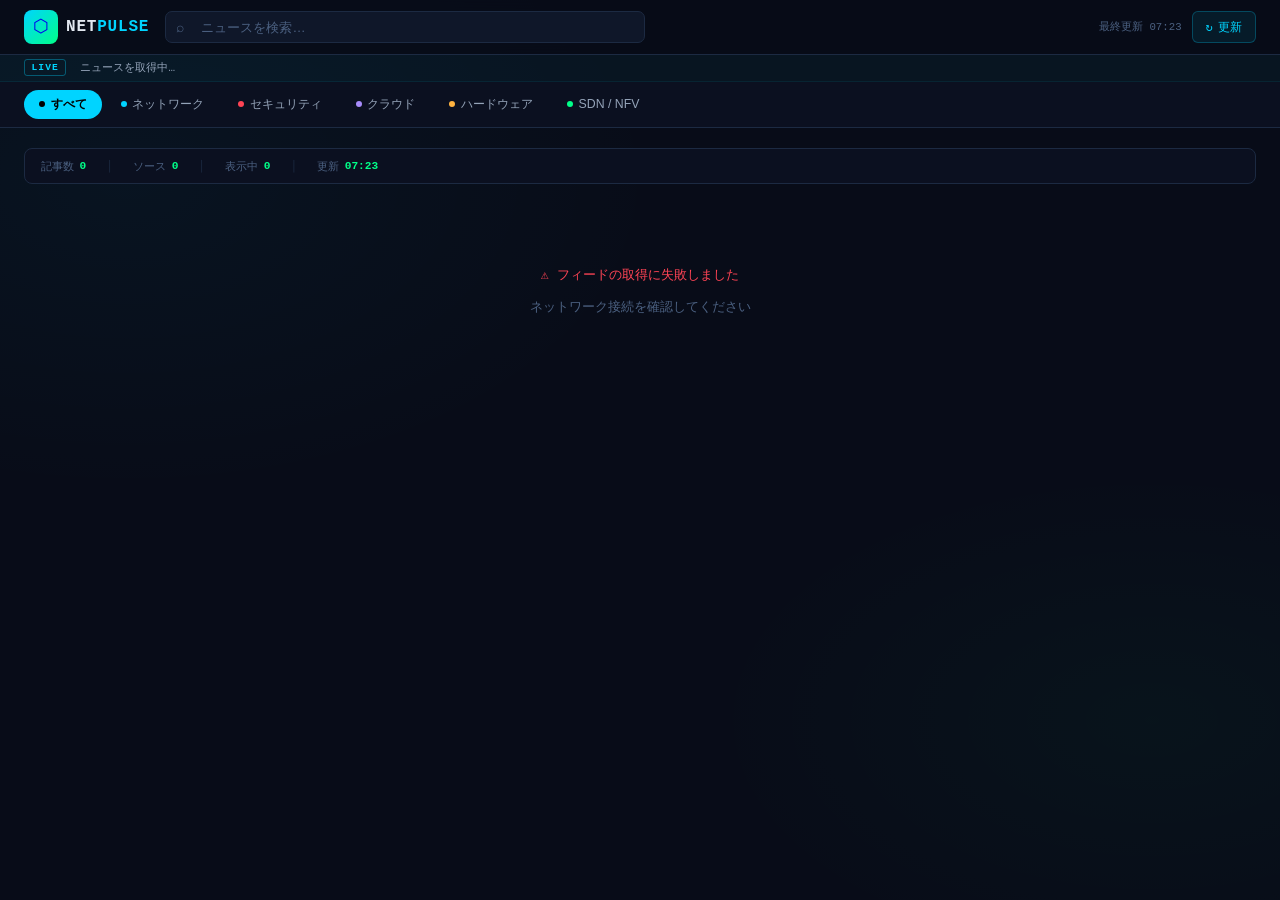
==== news.html @ 94e72c77 "Add NETPULSE: network engineer news app Dark-themed single-page news aggregator that pulls from 8 RS" ====
<!DOCTYPE html>
<html lang="ja">
<head>
  <meta charset="UTF-8">
  <meta name="viewport" content="width=device-width, initial-scale=1.0">
  <title>NETPULSE | ネットワークエンジニア向けニュース</title>
  <style>
    :root {
      --bg-primary:    #080c18;
      --bg-secondary:  #0b1020;
      --bg-card:       #0f1729;
      --bg-card-hover: #141f35;
      --border:        #1c2a42;
      --text-primary:  #e2e8f0;
      --text-secondary:#94a3b8;
      --text-muted:    #4b6080;
      --cyan:    #00d4ff;
      --green:   #00ff88;
      --red:     #ff4455;
      --purple:  #a78bfa;
      --orange:  #ffb340;
      --blue:    #4e9eff;
      --font-mono: 'Courier New', Consolas, monospace;
      --font-ui:   -apple-system, BlinkMacSystemFont, 'Segoe UI', sans-serif;
    }
    *, *::before, *::after { margin:0; padding:0; box-sizing:border-box; }

    body {
      background: var(--bg-primary);
      color: var(--text-primary);
      font-family: var(--font-ui);
      min-height: 100vh;
      background-image:
        radial-gradient(ellipse 60% 50% at 10% 20%, rgba(0,212,255,.04) 0%, transparent 70%),
        radial-gradient(ellipse 50% 40% at 90% 80%, rgba(0,255,136,.03) 0%, transparent 70%);
    }

    /* ─── Header ─── */
    header {
      position: sticky; top: 0; z-index: 200;
      background: rgba(8,12,24,.92);
      backdrop-filter: blur(14px);
      border-bottom: 1px solid var(--border);
    }
    .header-row {
      max-width: 1440px; margin: 0 auto;
      display: flex; align-items: center; gap: 1rem;
      padding: .625rem 1.5rem;
      flex-wrap: wrap;
    }

    /* Logo */
    .logo { display:flex; align-items:center; gap:.5rem; text-decoration:none; flex-shrink:0; }
    .logo-mark {
      width:34px; height:34px; border-radius:8px;
      background: linear-gradient(135deg, var(--cyan) 0%, var(--green) 100%);
      display:flex; align-items:center; justify-content:center;
      font-size:1.1rem; line-height:1;
    }
    .logo-name {
      font-family: var(--font-mono); font-size:1rem; font-weight:700;
      color: var(--text-primary); letter-spacing:.05em;
    }
    .logo-name em { color: var(--cyan); font-style:normal; }

    /* Search */
    .search-wrap { flex:1; min-width:180px; max-width:480px; position:relative; }
    .search-input {
      width:100%; background: var(--bg-card);
      border: 1px solid var(--border); border-radius:7px;
      padding: .45rem 1rem .45rem 2.2rem;
      color: var(--text-primary); font-size:.82rem; outline:none;
      transition: border-color .2s, box-shadow .2s;
    }
    .search-input::placeholder { color: var(--text-muted); }
    .search-input:focus {
      border-color: var(--cyan);
      box-shadow: 0 0 0 3px rgba(0,212,255,.12);
    }
    .search-ico {
      position:absolute; left:.65rem; top:50%; transform:translateY(-50%);
      color: var(--text-muted); font-size:.9rem; pointer-events:none;
    }

    /* Actions */
    .header-actions { display:flex; align-items:center; gap:.625rem; margin-left:auto; }
    .pill-info {
      font-family: var(--font-mono); font-size:.67rem; color: var(--text-muted);
      white-space:nowrap;
    }
    .btn-refresh {
      display:flex; align-items:center; gap:.35rem;
      background: rgba(0,212,255,.08); border: 1px solid rgba(0,212,255,.25);
      color: var(--cyan); padding:.38rem .8rem; border-radius:6px;
      font-size:.75rem; cursor:pointer; transition: all .2s;
      font-family: var(--font-mono);
    }
    .btn-refresh:hover { background: rgba(0,212,255,.18); border-color: var(--cyan); }
    .btn-refresh.spinning .ricon { animation: spin .8s linear infinite; }

    /* ─── Ticker ─── */
    .ticker {
      background: rgba(0,212,255,.04);
      border-bottom: 1px solid rgba(0,212,255,.08);
      padding: .28rem 1.5rem; overflow:hidden;
    }
    .ticker-row { max-width:1440px; margin:0 auto; display:flex; align-items:center; gap:.875rem; }
    .ticker-live {
      font-family: var(--font-mono); font-size:.6rem; font-weight:700;
      color: var(--cyan); letter-spacing:.12em; text-transform:uppercase;
      border: 1px solid rgba(0,212,255,.35); padding:.12rem .4rem; border-radius:3px;
      flex-shrink:0; animation: pulse-border 2s ease-in-out infinite;
    }
    .ticker-scroll { overflow:hidden; flex:1; }
    .ticker-tape {
      display:flex; gap:3rem; white-space:nowrap;
      animation: scroll-tape 60s linear infinite;
    }
    .ticker-tape:hover { animation-play-state:paused; }
    .ticker-item { font-size:.68rem; color: var(--text-secondary); font-family: var(--font-mono); }
    .ticker-item a { color:inherit; text-decoration:none; }
    .ticker-item a:hover { color: var(--text-primary); }

    /* ─── Category Nav ─── */
    .catbar {
      background: var(--bg-secondary);
      border-bottom: 1px solid var(--border);
      padding: 0 1.5rem; overflow-x:auto; scrollbar-width:none;
    }
    .catbar::-webkit-scrollbar { display:none; }
    .catbar-row { max-width:1440px; margin:0 auto; display:flex; gap:.25rem; padding:.5rem 0; }
    .cat-btn {
      display:flex; align-items:center; gap:.35rem;
      padding:.32rem .875rem; border-radius:20px;
      border:1px solid transparent; background:transparent;
      color: var(--text-secondary); font-size:.77rem; cursor:pointer; white-space:nowrap;
      transition: all .18s;
    }
    .cat-btn:hover { color: var(--text-primary); background: var(--bg-card); }
    .cat-btn.active { background: var(--cyan); color:#000; font-weight:700; border-color:transparent; }
    .cat-dot { width:6px; height:6px; border-radius:50%; background:currentColor; flex-shrink:0; }

    /* ─── Main ─── */
    .main { max-width:1440px; margin:0 auto; padding:1.25rem 1.5rem; }

    /* Stats */
    .statsbar {
      display:flex; align-items:center; gap:1.25rem; flex-wrap:wrap;
      padding:.6rem 1rem; margin-bottom:1.1rem;
      background: var(--bg-secondary); border:1px solid var(--border); border-radius:8px;
      font-family: var(--font-mono); font-size:.7rem; color: var(--text-muted);
    }
    .stat { display:flex; align-items:center; gap:.35rem; }
    .sval { color: var(--green); font-weight:700; }
    .sdiv { color: var(--border); }

    /* Grid */
    .news-grid {
      display:grid;
      grid-template-columns: repeat(auto-fill, minmax(340px, 1fr));
      gap:1rem;
    }

    /* Card */
    .card {
      background: var(--bg-card); border: 1px solid var(--border);
      border-radius:12px; padding:1.1rem;
      cursor:pointer; transition: all .22s;
      display:flex; flex-direction:column; gap:.7rem;
      position:relative; overflow:hidden;
      animation: fade-up .3s ease-out;
    }
    .card::before {
      content:''; position:absolute; top:0; left:0; right:0; height:2px;
      background: var(--accent, var(--cyan)); opacity:0; transition:opacity .2s;
    }
    .card:hover {
      border-color: var(--accent, var(--cyan));
      background: var(--bg-card-hover);
      transform: translateY(-2px);
      box-shadow: 0 10px 28px rgba(0,0,0,.4), 0 0 0 1px var(--accent, var(--cyan)) inset;
    }
    .card:hover::before { opacity:1; }

    /* Card meta row */
    .cmeta { display:flex; align-items:center; gap:.45rem; flex-wrap:wrap; }
    .source-tag {
      display:flex; align-items:center; gap:.3rem;
      padding:.18rem .55rem; background:rgba(255,255,255,.04);
      border:1px solid var(--border); border-radius:4px;
      font-size:.66rem; font-family: var(--font-mono); color: var(--text-muted);
    }
    .sdot { width:5px; height:5px; border-radius:50%; background: var(--accent, var(--cyan)); flex-shrink:0; }
    .cat-tag {
      padding:.18rem .55rem; border-radius:4px;
      font-size:.62rem; font-weight:700; text-transform:uppercase; letter-spacing:.06em;
    }
    .tago { margin-left:auto; font-size:.67rem; color: var(--text-muted); font-family: var(--font-mono); white-space:nowrap; }

    .ctitle {
      font-size:.88rem; font-weight:600; line-height:1.45;
      display:-webkit-box; -webkit-line-clamp:3; -webkit-box-orient:vertical; overflow:hidden;
    }
    .cexcerpt {
      font-size:.78rem; color: var(--text-secondary); line-height:1.55;
      display:-webkit-box; -webkit-line-clamp:2; -webkit-box-orient:vertical; overflow:hidden;
    }
    .cfooter {
      display:flex; align-items:center; justify-content:space-between;
      margin-top:auto; padding-top:.5rem; border-top:1px solid var(--border);
    }
    .read-btn {
      display:flex; align-items:center; gap:.35rem;
      font-size:.72rem; color: var(--accent, var(--cyan));
      text-decoration:none; font-family: var(--font-mono); transition: gap .15s;
    }
    .read-btn:hover { gap:.6rem; }
    .bmark-btn {
      background:none; border:none; color: var(--text-muted);
      cursor:pointer; font-size:.9rem; padding:.15rem; transition:color .18s;
    }
    .bmark-btn:hover, .bmark-btn.on { color: var(--orange); }

    /* Category accent colors */
    .c-networking { --accent: var(--cyan);   }
    .c-security   { --accent: var(--red);    }
    .c-cloud      { --accent: var(--purple); }
    .c-hardware   { --accent: var(--orange); }
    .c-sdn        { --accent: var(--green);  }
    .c-general    { --accent: var(--blue);   }

    .t-networking { background:rgba(0,212,255,.08);  color: var(--cyan);   border:1px solid rgba(0,212,255,.2); }
    .t-security   { background:rgba(255,68,85,.08);  color: var(--red);    border:1px solid rgba(255,68,85,.2); }
    .t-cloud      { background:rgba(167,139,250,.08);color: var(--purple); border:1px solid rgba(167,139,250,.2); }
    .t-hardware   { background:rgba(255,179,64,.08); color: var(--orange); border:1px solid rgba(255,179,64,.2); }
    .t-sdn        { background:rgba(0,255,136,.08);  color: var(--green);  border:1px solid rgba(0,255,136,.2); }
    .t-general    { background:rgba(78,158,255,.08); color: var(--blue);   border:1px solid rgba(78,158,255,.2); }

    /* ── Empty / Loading / Error states ── */
    .state-box {
      display:flex; flex-direction:column; align-items:center; justify-content:center;
      gap:.875rem; padding:4rem 2rem; grid-column:1/-1; text-align:center;
    }
    .spinner {
      width:38px; height:38px; border:3px solid var(--border);
      border-top-color: var(--cyan); border-radius:50%;
      animation: spin .75s linear infinite;
    }
    .state-msg { font-family: var(--font-mono); font-size:.82rem; color: var(--text-muted); }
    .state-err { color: var(--red); }

    /* ── Animations ── */
    @keyframes spin { to { transform:rotate(360deg); } }
    @keyframes fade-up { from { opacity:0; transform:translateY(8px); } to { opacity:1; transform:translateY(0); } }
    @keyframes pulse-border {
      0%,100% { box-shadow: 0 0 0 0 rgba(0,212,255,0); }
      50%      { box-shadow: 0 0 6px 1px rgba(0,212,255,.4); }
    }
    @keyframes scroll-tape { 0% { transform:translateX(0); } 100% { transform:translateX(-50%); } }

    /* ── Responsive ── */
    @media(max-width:600px){
      .news-grid { grid-template-columns:1fr; }
      .pill-info { display:none; }
      .header-row { gap:.625rem; }
    }
  </style>
</head>
<body>

<!-- ═══ Header ═══ -->
<header>
  <div class="header-row">
    <a href="#" class="logo">
      <div class="logo-mark">⬡</div>
      <span class="logo-name">NET<em>PULSE</em></span>
    </a>
    <div class="search-wrap">
      <span class="search-ico">⌕</span>
      <input class="search-input" id="searchInput" type="text" placeholder="ニュースを検索…">
    </div>
    <div class="header-actions">
      <span class="pill-info" id="lastUpdated">──:──</span>
      <button class="btn-refresh" id="refreshBtn" onclick="loadAll()">
        <span class="ricon">↻</span><span>更新</span>
      </button>
    </div>
  </div>
</header>

<!-- ═══ Ticker ═══ -->
<div class="ticker">
  <div class="ticker-row">
    <span class="ticker-live">LIVE</span>
    <div class="ticker-scroll">
      <div class="ticker-tape" id="tickerTape">
        <span class="ticker-item">ニュースを取得中…</span>
      </div>
    </div>
  </div>
</div>

<!-- ═══ Category Nav ═══ -->
<div class="catbar">
  <div class="catbar-row">
    <button class="cat-btn active" onclick="setCat('all',this)"><span class="cat-dot"></span>すべて</button>
    <button class="cat-btn" onclick="setCat('networking',this)" style="--cd:#00d4ff"><span class="cat-dot" style="background:#00d4ff"></span>ネットワーク</button>
    <button class="cat-btn" onclick="setCat('security',this)"  style="--cd:#ff4455"><span class="cat-dot" style="background:#ff4455"></span>セキュリティ</button>
    <button class="cat-btn" onclick="setCat('cloud',this)"     style="--cd:#a78bfa"><span class="cat-dot" style="background:#a78bfa"></span>クラウド</button>
    <button class="cat-btn" onclick="setCat('hardware',this)"  style="--cd:#ffb340"><span class="cat-dot" style="background:#ffb340"></span>ハードウェア</button>
    <button class="cat-btn" onclick="setCat('sdn',this)"       style="--cd:#00ff88"><span class="cat-dot" style="background:#00ff88"></span>SDN / NFV</button>
  </div>
</div>

<!-- ═══ Main ═══ -->
<main class="main">
  <div class="statsbar">
    <span class="stat">記事数 <span class="sval" id="st-total">0</span></span>
    <span class="sdiv">│</span>
    <span class="stat">ソース <span class="sval" id="st-src">0</span></span>
    <span class="sdiv">│</span>
    <span class="stat">表示中 <span class="sval" id="st-shown">0</span></span>
    <span class="sdiv">│</span>
    <span class="stat">更新 <span class="sval" id="st-time">──</span></span>
  </div>

  <div class="news-grid" id="grid">
    <div class="state-box">
      <div class="spinner"></div>
      <div class="state-msg">ニュースを取得中…</div>
    </div>
  </div>
</main>

<script>
/* ═══════════════════════════════════════════
   CONFIG
═══════════════════════════════════════════ */
const PROXY = 'https://api.rss2json.com/v1/api.json?count=15&rss_url=';

const SOURCES = [
  { name:'Network World',         url:'https://www.networkworld.com/index.rss',                   cat:'networking' },
  { name:'The Register: Networks',url:'https://www.theregister.com/networks/news/rss',            cat:'networking' },
  { name:'The Register: Security',url:'https://www.theregister.com/security/news/rss',            cat:'security'   },
  { name:'Packet Pushers',        url:'https://packetpushers.net/feed/',                          cat:'networking' },
  { name:'SDxCentral',            url:'https://www.sdxcentral.com/feed/',                         cat:'sdn'        },
  { name:'Bleeping Computer',     url:'https://www.bleepingcomputer.com/feed/',                   cat:'security'   },
  { name:'AWS Blog',              url:'https://aws.amazon.com/blogs/aws/feed/',                   cat:'cloud'      },
  { name:'Hacker News',           url:'https://news.ycombinator.com/rss',                         cat:'general'    },
];

const KW = {
  networking: ['network','routing','switching','bgp','ospf','vlan','wan','lan','ethernet','tcp','udp','ip ','subnet','cisco','juniper','arista','mpls','vpn','nat','dns','dhcp','firewall','ネットワーク','ルーティング'],
  security:   ['security','vulnerability','exploit','malware','ransomware','breach','hack','phishing','ddos','zero-day','cve','patch','threat','attack','セキュリティ','脆弱性'],
  cloud:      ['cloud','aws','azure','gcp','kubernetes','k8s','docker','container','serverless','devops','クラウド'],
  hardware:   ['hardware','chip','silicon','asic','fpga','processor','router hardware','switch hardware','ハードウェア'],
  sdn:        ['sdn','nfv','openflow','sd-wan','nsx','network function','virtualization','overlay','intent-based'],
};

const CAT_LABEL = { networking:'ネットワーク', security:'セキュリティ', cloud:'クラウド', hardware:'ハードウェア', sdn:'SDN/NFV', general:'一般' };

/* ═══════════════════════════════════════════
   STATE
═══════════════════════════════════════════ */
let articles = [];
let activeCat = 'all';
let query = '';
let bookmarks = new Set(JSON.parse(localStorage.getItem('np_bm') || '[]'));

/* ═══════════════════════════════════════════
   HELPERS
═══════════════════════════════════════════ */
function classify(item, fallback) {
  const txt = (item.title + ' ' + (item.description || '')).toLowerCase();
  for (const [cat, kws] of Object.entries(KW)) {
    if (kws.some(k => txt.includes(k))) return cat;
  }
  return fallback;
}

function ago(d) {
  const s = (Date.now() - new Date(d)) / 1000;
  if (s < 60)    return 'たった今';
  if (s < 3600)  return `${Math.floor(s/60)}分前`;
  if (s < 86400) return `${Math.floor(s/3600)}時間前`;
  if (s < 604800)return `${Math.floor(s/86400)}日前`;
  return new Date(d).toLocaleDateString('ja-JP');
}

function strip(html) {
  const d = document.createElement('div');
  d.innerHTML = html;
  return (d.textContent || '').replace(/\s+/g,' ').trim();
}

/* ═══════════════════════════════════════════
   FETCH
═══════════════════════════════════════════ */
async function fetchSource(src) {
  const r = await fetch(PROXY + encodeURIComponent(src.url));
  const d = await r.json();
  if (d.status !== 'ok') throw new Error(src.name);
  return d.items.map(it => ({
    title:      it.title,
    link:       it.link,
    desc:       it.description || '',
    date:       it.pubDate,
    src:        src.name,
    cat:        classify(it, src.cat),
  }));
}

async function loadAll() {
  const grid = document.getElementById('grid');
  const btn  = document.getElementById('refreshBtn');
  btn.classList.add('spinning');
  grid.innerHTML = `<div class="state-box"><div class="spinner"></div><div class="state-msg">フィードを取得中 (${SOURCES.length} ソース)…</div></div>`;
  articles = [];

  const results = await Promise.allSettled(SOURCES.map(fetchSource));
  let ok = 0;
  for (const r of results) {
    if (r.status === 'fulfilled') { articles.push(...r.value); ok++; }
  }

  articles.sort((a, b) => new Date(b.date) - new Date(a.date));

  const now = new Date();
  const ts = `${String(now.getHours()).padStart(2,'0')}:${String(now.getMinutes()).padStart(2,'0')}`;
  document.getElementById('st-total').textContent  = articles.length;
  document.getElementById('st-src').textContent    = ok;
  document.getElementById('st-time').textContent   = ts;
  document.getElementById('lastUpdated').textContent = `最終更新 ${ts}`;

  btn.classList.remove('spinning');

  if (!articles.length) {
    grid.innerHTML = `<div class="state-box"><div class="state-msg state-err">⚠ フィードの取得に失敗しました</div><div class="state-msg">ネットワーク接続を確認してください</div></div>`;
    return;
  }

  buildTicker();
  render();
}

/* ═══════════════════════════════════════════
   TICKER
═══════════════════════════════════════════ */
function buildTicker() {
  const items = articles.slice(0, 20);
  const html = [...items, ...items].map(a =>
    `<span class="ticker-item"><a href="${a.link}" target="_blank" rel="noopener">${a.title}</a></span>`
  ).join('');
  document.getElementById('tickerTape').innerHTML = html;
}

/* ═══════════════════════════════════════════
   RENDER
═══════════════════════════════════════════ */
function filtered() {
  return articles.filter(a => {
    const matchCat = activeCat === 'all' || a.cat === activeCat;
    const matchQ   = !query || a.title.toLowerCase().includes(query) || strip(a.desc).toLowerCase().includes(query);
    return matchCat && matchQ;
  });
}

function render() {
  const list = filtered();
  document.getElementById('st-shown').textContent = list.length;
  const grid = document.getElementById('grid');

  if (!list.length) {
    grid.innerHTML = `<div class="state-box"><div style="font-size:2rem">📡</div><div class="state-msg">該当する記事が見つかりませんでした</div></div>`;
    return;
  }

  grid.innerHTML = list.map(cardHTML).join('');

  // click → open article
  grid.querySelectorAll('.card').forEach((el, i) => {
    el.addEventListener('click', () => window.open(list[i].link, '_blank', 'noopener'));
  });
}

function cardHTML(a) {
  const bm    = bookmarks.has(a.link);
  const excpt = strip(a.desc).slice(0, 110);
  const safe  = a.link.replace(/"/g, '&quot;');

  return `
<div class="card c-${a.cat}">
  <div class="cmeta">
    <span class="source-tag"><span class="sdot"></span>${a.src}</span>
    <span class="cat-tag t-${a.cat}">${CAT_LABEL[a.cat] || a.cat}</span>
    <span class="tago">${ago(a.date)}</span>
  </div>
  <div class="ctitle">${a.title}</div>
  ${excpt ? `<div class="cexcerpt">${excpt}…</div>` : ''}
  <div class="cfooter">
    <a class="read-btn" href="${safe}" target="_blank" rel="noopener" onclick="event.stopPropagation()">記事を読む →</a>
    <button class="bmark-btn ${bm?'on':''}" title="${bm?'ブックマーク解除':'ブックマーク'}"
      onclick="event.stopPropagation(); toggleBM('${safe}', this);">${bm?'★':'☆'}</button>
  </div>
</div>`;
}

/* ═══════════════════════════════════════════
   INTERACTIONS
═══════════════════════════════════════════ */
function setCat(cat, btn) {
  activeCat = cat;
  document.querySelectorAll('.cat-btn').forEach(b => b.classList.remove('active'));
  btn.classList.add('active');
  render();
}

function toggleBM(link, btn) {
  if (bookmarks.has(link)) {
    bookmarks.delete(link); btn.classList.remove('on'); btn.textContent = '☆';
  } else {
    bookmarks.add(link); btn.classList.add('on'); btn.textContent = '★';
  }
  localStorage.setItem('np_bm', JSON.stringify([...bookmarks]));
}

document.getElementById('searchInput').addEventListener('input', e => {
  query = e.target.value.toLowerCase().trim();
  render();
});

// Auto-refresh every 5 minutes
setInterval(loadAll, 5 * 60 * 1000);

// Boot
loadAll();
</script>
</body>
</html>
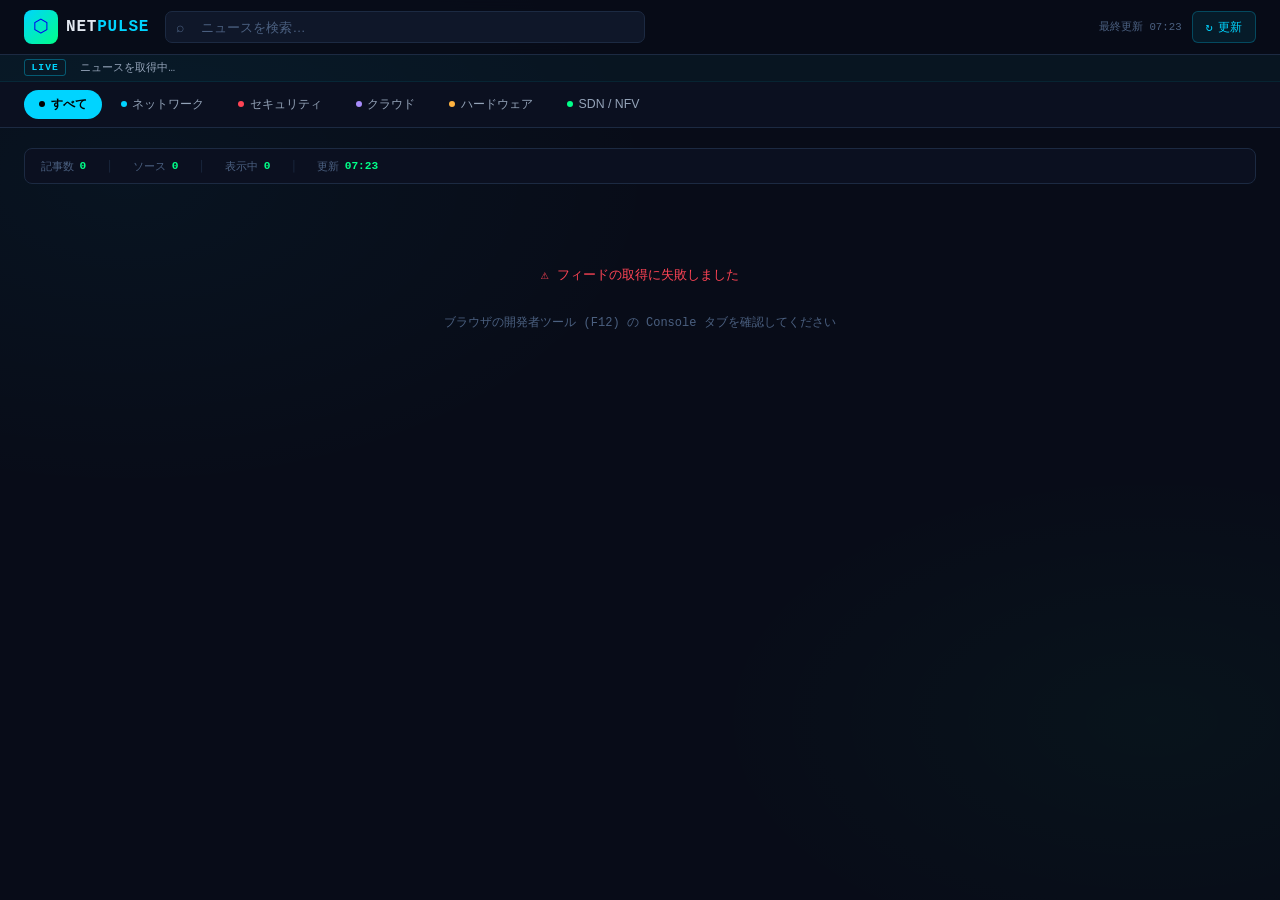
==== commit db9de7c2: "Improve feed fetching with multiple proxy fallbacks and better error logging - Add second RSS2JSON p" ====
--- a/news.html
+++ b/news.html
@@ -336,17 +336,20 @@
 /* ═══════════════════════════════════════════
    CONFIG
 ═══════════════════════════════════════════ */
-const PROXY = 'https://api.rss2json.com/v1/api.json?count=15&rss_url=';
+const PROXIES = [
+  'https://api.rss2json.com/v1/api.json?count=15&rss_url=',
+  'https://feeds.keyhole.co/feed?rss_url=',
+];
 
 const SOURCES = [
-  { name:'Network World',         url:'https://www.networkworld.com/index.rss',                   cat:'networking' },
-  { name:'The Register: Networks',url:'https://www.theregister.com/networks/news/rss',            cat:'networking' },
-  { name:'The Register: Security',url:'https://www.theregister.com/security/news/rss',            cat:'security'   },
+  { name:'Hacker News',           url:'https://news.ycombinator.com/rss',                         cat:'general'    },
+  { name:'Network World',         url:'https://www.networkworld.com/feed/index.rss',              cat:'networking' },
   { name:'Packet Pushers',        url:'https://packetpushers.net/feed/',                          cat:'networking' },
   { name:'SDxCentral',            url:'https://www.sdxcentral.com/feed/',                         cat:'sdn'        },
+  { name:'The Register',          url:'https://www.theregister.com/infrastructure/news/rss',     cat:'networking' },
   { name:'Bleeping Computer',     url:'https://www.bleepingcomputer.com/feed/',                   cat:'security'   },
   { name:'AWS Blog',              url:'https://aws.amazon.com/blogs/aws/feed/',                   cat:'cloud'      },
-  { name:'Hacker News',           url:'https://news.ycombinator.com/rss',                         cat:'general'    },
+  { name:'Dev.to',                url:'https://dev.to/feed/tag/networking',                       cat:'networking' },
 ];
 
 const KW = {
@@ -397,17 +400,32 @@
    FETCH
 ═══════════════════════════════════════════ */
 async function fetchSource(src) {
-  const r = await fetch(PROXY + encodeURIComponent(src.url));
-  const d = await r.json();
-  if (d.status !== 'ok') throw new Error(src.name);
-  return d.items.map(it => ({
-    title:      it.title,
-    link:       it.link,
-    desc:       it.description || '',
-    date:       it.pubDate,
-    src:        src.name,
-    cat:        classify(it, src.cat),
-  }));
+  let lastErr;
+  for (const proxy of PROXIES) {
+    try {
+      const url = proxy + encodeURIComponent(src.url);
+      const r = await fetch(url, {
+        method: 'GET',
+        headers: { 'Accept': 'application/json' }
+      });
+      if (!r.ok) throw new Error(`HTTP ${r.status}`);
+      const d = await r.json();
+      if (!d.items || d.items.length === 0) throw new Error('No items');
+      console.log(`✓ ${src.name} (${d.items.length} items)`);
+      return d.items.map(it => ({
+        title:      it.title || '',
+        link:       it.link || '',
+        desc:       it.description || it.summary || '',
+        date:       it.pubDate || it.published || new Date().toISOString(),
+        src:        src.name,
+        cat:        classify(it, src.cat),
+      })).filter(x => x.title && x.link);
+    } catch (e) {
+      lastErr = e;
+      console.warn(`✗ ${src.name}: ${e.message}`);
+    }
+  }
+  throw lastErr || new Error(`${src.name}: all proxies failed`);
 }
 
 async function loadAll() {
@@ -416,11 +434,18 @@
   btn.classList.add('spinning');
   grid.innerHTML = `<div class="state-box"><div class="spinner"></div><div class="state-msg">フィードを取得中 (${SOURCES.length} ソース)…</div></div>`;
   articles = [];
+  console.clear();
+  console.log('🔄 Loading feeds...');
 
   const results = await Promise.allSettled(SOURCES.map(fetchSource));
   let ok = 0;
   for (const r of results) {
-    if (r.status === 'fulfilled') { articles.push(...r.value); ok++; }
+    if (r.status === 'fulfilled') {
+      articles.push(...r.value);
+      ok++;
+    } else {
+      console.error('Feed error:', r.reason?.message);
+    }
   }
 
   articles.sort((a, b) => new Date(b.date) - new Date(a.date));
@@ -435,10 +460,16 @@
   btn.classList.remove('spinning');
 
   if (!articles.length) {
-    grid.innerHTML = `<div class="state-box"><div class="state-msg state-err">⚠ フィードの取得に失敗しました</div><div class="state-msg">ネットワーク接続を確認してください</div></div>`;
+    console.error('❌ No articles loaded');
+    grid.innerHTML = `
+    <div class="state-box">
+      <div class="state-msg state-err">⚠ フィードの取得に失敗しました</div>
+      <div class="state-msg" style="font-size:0.75rem; margin-top:1rem;">ブラウザの開発者ツール (F12) の Console タブを確認してください</div>
+    </div>`;
     return;
   }
 
+  console.log(`✅ Loaded ${articles.length} articles from ${ok} sources`);
   buildTicker();
   render();
 }
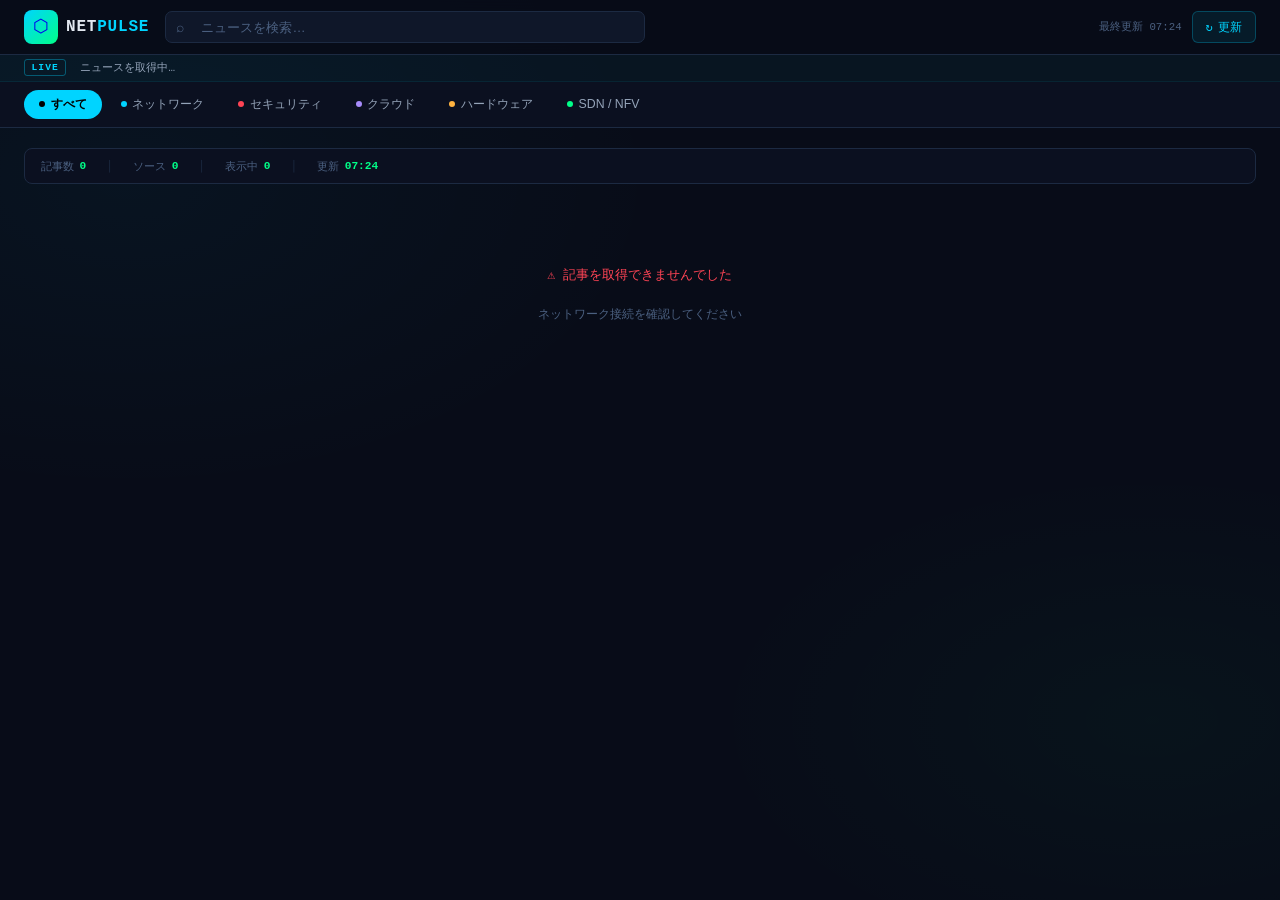
==== commit 06ef3b8e: "Replace RSS proxy with direct CORS-compatible APIs Switch from rss2json proxy (unreliable) to three " ====
--- a/news.html
+++ b/news.html
@@ -334,47 +334,55 @@
 
 <script>
 /* ═══════════════════════════════════════════
-   CONFIG
+   データソース定義 (CORS不要のAPIのみ使用)
+   1. Hacker News Algolia API  - 直接アクセス可
+   2. Reddit JSON API          - 直接アクセス可
+   3. Dev.to API               - 直接アクセス可
 ═══════════════════════════════════════════ */
-const PROXIES = [
-  'https://api.rss2json.com/v1/api.json?count=15&rss_url=',
-  'https://feeds.keyhole.co/feed?rss_url=',
+
+const HN_SEARCHES = [
+  { q:'BGP OSPF routing switching VLAN firewall',      cat:'networking' },
+  { q:'network security vulnerability CVE exploit',    cat:'security'   },
+  { q:'AWS Azure GCP kubernetes cloud infrastructure', cat:'cloud'      },
+  { q:'SDN NFV SD-WAN network virtualization',         cat:'sdn'        },
+  { q:'Cisco Juniper Arista network hardware',         cat:'hardware'   },
 ];
 
-const SOURCES = [
-  { name:'Hacker News',           url:'https://news.ycombinator.com/rss',                         cat:'general'    },
-  { name:'Network World',         url:'https://www.networkworld.com/feed/index.rss',              cat:'networking' },
-  { name:'Packet Pushers',        url:'https://packetpushers.net/feed/',                          cat:'networking' },
-  { name:'SDxCentral',            url:'https://www.sdxcentral.com/feed/',                         cat:'sdn'        },
-  { name:'The Register',          url:'https://www.theregister.com/infrastructure/news/rss',     cat:'networking' },
-  { name:'Bleeping Computer',     url:'https://www.bleepingcomputer.com/feed/',                   cat:'security'   },
-  { name:'AWS Blog',              url:'https://aws.amazon.com/blogs/aws/feed/',                   cat:'cloud'      },
-  { name:'Dev.to',                url:'https://dev.to/feed/tag/networking',                       cat:'networking' },
+const REDDIT_SUBS = [
+  { sub:'networking',    cat:'networking' },
+  { sub:'netsec',        cat:'security'   },
+  { sub:'sysadmin',      cat:'networking' },
+  { sub:'aws',           cat:'cloud'      },
+  { sub:'devops',        cat:'cloud'      },
+  { sub:'kubernetes',    cat:'cloud'      },
 ];
 
+const DEVTO_TAGS = [
+  { tag:'networking',  cat:'networking' },
+  { tag:'security',    cat:'security'   },
+  { tag:'cloud',       cat:'cloud'      },
+  { tag:'devops',      cat:'cloud'      },
+];
+
 const KW = {
-  networking: ['network','routing','switching','bgp','ospf','vlan','wan','lan','ethernet','tcp','udp','ip ','subnet','cisco','juniper','arista','mpls','vpn','nat','dns','dhcp','firewall','ネットワーク','ルーティング'],
-  security:   ['security','vulnerability','exploit','malware','ransomware','breach','hack','phishing','ddos','zero-day','cve','patch','threat','attack','セキュリティ','脆弱性'],
-  cloud:      ['cloud','aws','azure','gcp','kubernetes','k8s','docker','container','serverless','devops','クラウド'],
-  hardware:   ['hardware','chip','silicon','asic','fpga','processor','router hardware','switch hardware','ハードウェア'],
-  sdn:        ['sdn','nfv','openflow','sd-wan','nsx','network function','virtualization','overlay','intent-based'],
+  networking: ['network','routing','switching','bgp','ospf','vlan','wan','lan','ethernet','tcp','udp','subnet','cisco','juniper','arista','mpls','vpn','nat','dns','dhcp','firewall'],
+  security:   ['security','vulnerability','exploit','malware','ransomware','breach','hack','phishing','ddos','zero-day','cve','patch','threat','attack'],
+  cloud:      ['cloud','aws','azure','gcp','kubernetes','k8s','docker','container','serverless','devops'],
+  hardware:   ['hardware','chip','silicon','asic','fpga','processor'],
+  sdn:        ['sdn','nfv','openflow','sd-wan','nsx','network function','virtualization','overlay'],
 };
 
 const CAT_LABEL = { networking:'ネットワーク', security:'セキュリティ', cloud:'クラウド', hardware:'ハードウェア', sdn:'SDN/NFV', general:'一般' };
 
-/* ═══════════════════════════════════════════
-   STATE
-═══════════════════════════════════════════ */
-let articles = [];
+/* ── State ── */
+let articles  = [];
 let activeCat = 'all';
-let query = '';
+let query     = '';
 let bookmarks = new Set(JSON.parse(localStorage.getItem('np_bm') || '[]'));
 
-/* ═══════════════════════════════════════════
-   HELPERS
-═══════════════════════════════════════════ */
-function classify(item, fallback) {
-  const txt = (item.title + ' ' + (item.description || '')).toLowerCase();
+/* ── Helpers ── */
+function classify(title, desc, fallback) {
+  const txt = (title + ' ' + desc).toLowerCase();
   for (const [cat, kws] of Object.entries(KW)) {
     if (kws.some(k => txt.includes(k))) return cat;
   }
@@ -383,68 +391,111 @@
 
 function ago(d) {
   const s = (Date.now() - new Date(d)) / 1000;
-  if (s < 60)    return 'たった今';
-  if (s < 3600)  return `${Math.floor(s/60)}分前`;
-  if (s < 86400) return `${Math.floor(s/3600)}時間前`;
-  if (s < 604800)return `${Math.floor(s/86400)}日前`;
+  if (s < 60)     return 'たった今';
+  if (s < 3600)   return `${Math.floor(s/60)}分前`;
+  if (s < 86400)  return `${Math.floor(s/3600)}時間前`;
+  if (s < 604800) return `${Math.floor(s/86400)}日前`;
   return new Date(d).toLocaleDateString('ja-JP');
 }
 
 function strip(html) {
   const d = document.createElement('div');
   d.innerHTML = html;
-  return (d.textContent || '').replace(/\s+/g,' ').trim();
+  return (d.textContent || '').replace(/\s+/g, ' ').trim();
 }
 
 /* ═══════════════════════════════════════════
-   FETCH
+   FETCH - Hacker News (Algolia API)
 ═══════════════════════════════════════════ */
-async function fetchSource(src) {
-  let lastErr;
-  for (const proxy of PROXIES) {
-    try {
-      const url = proxy + encodeURIComponent(src.url);
-      const r = await fetch(url, {
-        method: 'GET',
-        headers: { 'Accept': 'application/json' }
-      });
-      if (!r.ok) throw new Error(`HTTP ${r.status}`);
-      const d = await r.json();
-      if (!d.items || d.items.length === 0) throw new Error('No items');
-      console.log(`✓ ${src.name} (${d.items.length} items)`);
-      return d.items.map(it => ({
-        title:      it.title || '',
-        link:       it.link || '',
-        desc:       it.description || it.summary || '',
-        date:       it.pubDate || it.published || new Date().toISOString(),
-        src:        src.name,
-        cat:        classify(it, src.cat),
-      })).filter(x => x.title && x.link);
-    } catch (e) {
-      lastErr = e;
-      console.warn(`✗ ${src.name}: ${e.message}`);
-    }
-  }
-  throw lastErr || new Error(`${src.name}: all proxies failed`);
-}
-
+async function fetchHN({ q, cat }) {
+  const url = `https://hn.algolia.com/api/v1/search?query=${encodeURIComponent(q)}&tags=story&hitsPerPage=15`;
+  const r = await fetch(url);
+  if (!r.ok) throw new Error(`HN HTTP ${r.status}`);
+  const d = await r.json();
+  return (d.hits || [])
+    .filter(h => h.url && h.title)
+    .map(h => ({
+      title: h.title,
+      link:  h.url,
+      desc:  '',
+      date:  h.created_at,
+      src:   'Hacker News',
+      cat:   classify(h.title, '', cat),
+      score: h.points || 0,
+    }));
+}
+
+/* ═══════════════════════════════════════════
+   FETCH - Reddit
+═══════════════════════════════════════════ */
+async function fetchReddit({ sub, cat }) {
+  const url = `https://www.reddit.com/r/${sub}/top.json?limit=20&t=day`;
+  const r = await fetch(url, { headers: { 'Accept': 'application/json' } });
+  if (!r.ok) throw new Error(`Reddit HTTP ${r.status}`);
+  const d = await r.json();
+  return (d.data?.children || [])
+    .map(c => c.data)
+    .filter(p => p.title && (p.url || p.permalink))
+    .map(p => ({
+      title: p.title,
+      link:  p.url?.startsWith('http') ? p.url : `https://reddit.com${p.permalink}`,
+      desc:  p.selftext || '',
+      date:  new Date(p.created_utc * 1000).toISOString(),
+      src:   `r/${sub}`,
+      cat:   classify(p.title, p.selftext || '', cat),
+      score: p.score || 0,
+    }));
+}
+
+/* ═══════════════════════════════════════════
+   FETCH - Dev.to
+═══════════════════════════════════════════ */
+async function fetchDevTo({ tag, cat }) {
+  const url = `https://dev.to/api/articles?tag=${tag}&per_page=15&top=7`;
+  const r = await fetch(url, { headers: { 'Accept': 'application/json' } });
+  if (!r.ok) throw new Error(`Dev.to HTTP ${r.status}`);
+  const d = await r.json();
+  return d
+    .filter(a => a.title && a.url)
+    .map(a => ({
+      title: a.title,
+      link:  a.url,
+      desc:  a.description || '',
+      date:  a.published_at,
+      src:   'Dev.to',
+      cat:   classify(a.title, a.description || '', cat),
+      score: a.public_reactions_count || 0,
+    }));
+}
+
+/* ═══════════════════════════════════════════
+   LOAD ALL
+═══════════════════════════════════════════ */
 async function loadAll() {
   const grid = document.getElementById('grid');
   const btn  = document.getElementById('refreshBtn');
   btn.classList.add('spinning');
-  grid.innerHTML = `<div class="state-box"><div class="spinner"></div><div class="state-msg">フィードを取得中 (${SOURCES.length} ソース)…</div></div>`;
+
+  const total = HN_SEARCHES.length + REDDIT_SUBS.length + DEVTO_TAGS.length;
+  grid.innerHTML = `<div class="state-box"><div class="spinner"></div><div class="state-msg">ニュースを取得中… (${total} ソース)</div></div>`;
   articles = [];
-  console.clear();
-  console.log('🔄 Loading feeds...');
-
-  const results = await Promise.allSettled(SOURCES.map(fetchSource));
+
+  const tasks = [
+    ...HN_SEARCHES.map(s => fetchHN(s)),
+    ...REDDIT_SUBS.map(s => fetchReddit(s)),
+    ...DEVTO_TAGS.map(s => fetchDevTo(s)),
+  ];
+
+  const results = await Promise.allSettled(tasks);
+  const seen = new Set();
   let ok = 0;
+
   for (const r of results) {
-    if (r.status === 'fulfilled') {
-      articles.push(...r.value);
+    if (r.status === 'fulfilled' && r.value.length > 0) {
+      for (const a of r.value) {
+        if (!seen.has(a.link)) { seen.add(a.link); articles.push(a); }
+      }
       ok++;
-    } else {
-      console.error('Feed error:', r.reason?.message);
     }
   }
 
@@ -460,23 +511,15 @@
   btn.classList.remove('spinning');
 
   if (!articles.length) {
-    console.error('❌ No articles loaded');
-    grid.innerHTML = `
-    <div class="state-box">
-      <div class="state-msg state-err">⚠ フィードの取得に失敗しました</div>
-      <div class="state-msg" style="font-size:0.75rem; margin-top:1rem;">ブラウザの開発者ツール (F12) の Console タブを確認してください</div>
-    </div>`;
+    grid.innerHTML = `<div class="state-box"><div class="state-msg state-err">⚠ 記事を取得できませんでした</div><div class="state-msg" style="font-size:.75rem;margin-top:.5rem">ネットワーク接続を確認してください</div></div>`;
     return;
   }
 
-  console.log(`✅ Loaded ${articles.length} articles from ${ok} sources`);
   buildTicker();
   render();
 }
 
-/* ═══════════════════════════════════════════
-   TICKER
-═══════════════════════════════════════════ */
+/* ── Ticker ── */
 function buildTicker() {
   const items = articles.slice(0, 20);
   const html = [...items, ...items].map(a =>
@@ -485,13 +528,11 @@
   document.getElementById('tickerTape').innerHTML = html;
 }
 
-/* ═══════════════════════════════════════════
-   RENDER
-═══════════════════════════════════════════ */
+/* ── Render ── */
 function filtered() {
   return articles.filter(a => {
     const matchCat = activeCat === 'all' || a.cat === activeCat;
-    const matchQ   = !query || a.title.toLowerCase().includes(query) || strip(a.desc).toLowerCase().includes(query);
+    const matchQ   = !query || a.title.toLowerCase().includes(query) || a.desc.toLowerCase().includes(query);
     return matchCat && matchQ;
   });
 }
@@ -507,8 +548,6 @@
   }
 
   grid.innerHTML = list.map(cardHTML).join('');
-
-  // click → open article
   grid.querySelectorAll('.card').forEach((el, i) => {
     el.addEventListener('click', () => window.open(list[i].link, '_blank', 'noopener'));
   });
@@ -518,7 +557,6 @@
   const bm    = bookmarks.has(a.link);
   const excpt = strip(a.desc).slice(0, 110);
   const safe  = a.link.replace(/"/g, '&quot;');
-
   return `
 <div class="card c-${a.cat}">
   <div class="cmeta">
@@ -531,14 +569,12 @@
   <div class="cfooter">
     <a class="read-btn" href="${safe}" target="_blank" rel="noopener" onclick="event.stopPropagation()">記事を読む →</a>
     <button class="bmark-btn ${bm?'on':''}" title="${bm?'ブックマーク解除':'ブックマーク'}"
-      onclick="event.stopPropagation(); toggleBM('${safe}', this);">${bm?'★':'☆'}</button>
+      onclick="event.stopPropagation();toggleBM('${safe}',this)">${bm?'★':'☆'}</button>
   </div>
 </div>`;
 }
 
-/* ═══════════════════════════════════════════
-   INTERACTIONS
-═══════════════════════════════════════════ */
+/* ── Interactions ── */
 function setCat(cat, btn) {
   activeCat = cat;
   document.querySelectorAll('.cat-btn').forEach(b => b.classList.remove('active'));
@@ -560,10 +596,7 @@
   render();
 });
 
-// Auto-refresh every 5 minutes
 setInterval(loadAll, 5 * 60 * 1000);
-
-// Boot
 loadAll();
 </script>
 </body>
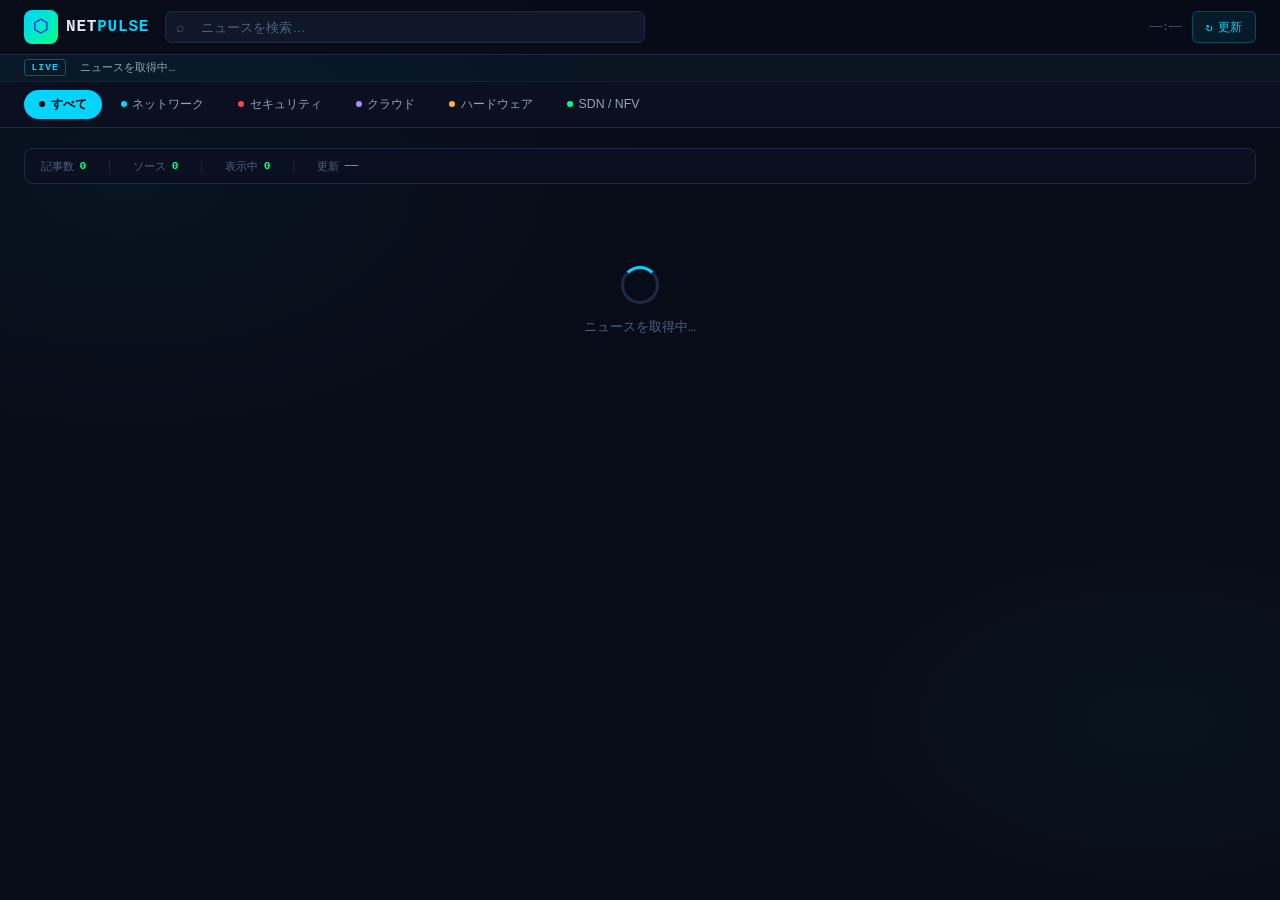
==== commit 8f008744: "Add Japanese news sources and translation feature New Japanese data sources: - Qiita API (技術知識共有) - " ====
--- a/news.html
+++ b/news.html
@@ -220,6 +220,38 @@
       cursor:pointer; font-size:.9rem; padding:.15rem; transition:color .18s;
     }
     .bmark-btn:hover, .bmark-btn.on { color: var(--orange); }
+    .trans-btn {
+      background:none; border:none; color: var(--text-muted);
+      cursor:pointer; font-size:.9rem; padding:.15rem; transition:color .18s;
+    }
+    .trans-btn:hover { color: var(--blue); }
+
+    .lang-flag { font-size:.75rem; }
+
+    /* ── Modal ── */
+    .modal { display:none; position:fixed; top:0; left:0; right:0; bottom:0;
+      background:rgba(0,0,0,.7); z-index:1000; align-items:center; justify-content:center; }
+    .modal.show { display:flex; }
+    .modal-box { background: var(--bg-card); border:1px solid var(--border);
+      border-radius:12px; padding:2rem; max-width:500px; max-height:80vh; overflow-y:auto;
+      box-shadow: 0 20px 60px rgba(0,0,0,.6); animation:fade-up .3s ease-out; }
+    .modal-title { font-size:.8rem; color: var(--text-muted); font-family: var(--font-mono);
+      text-transform:uppercase; letter-spacing:.08em; margin-bottom:.75rem; }
+    .modal-text { font-size:.9rem; line-height:1.6; color: var(--text-primary);
+      margin-bottom:1.5rem; }
+    .modal-loading { text-align:center; color: var(--text-muted); }
+    .modal-spinner { width:24px; height:24px; border:2px solid var(--border);
+      border-top-color: var(--cyan); border-radius:50%; animation:spin .6s linear infinite;
+      margin:0 auto .5rem; }
+    .modal-close { position:absolute; top:1rem; right:1rem; background:none;
+      border:none; color: var(--text-muted); font-size:1.5rem; cursor:pointer;
+      transition:color .2s; }
+    .modal-close:hover { color: var(--text-primary); }
+    .modal-actions { display:flex; gap:.75rem; }
+    .modal-btn { flex:1; padding:.6rem; background: rgba(0,212,255,.1);
+      border:1px solid rgba(0,212,255,.25); color: var(--cyan); border-radius:6px;
+      cursor:pointer; font-size:.8rem; transition:all .2s; font-family: var(--font-mono); }
+    .modal-btn:hover { background: rgba(0,212,255,.2); border-color: var(--cyan); }
 
     /* Category accent colors */
     .c-networking { --accent: var(--cyan);   }
@@ -364,6 +396,13 @@
   { tag:'devops',      cat:'cloud'      },
 ];
 
+const JA_SOURCES = [
+  { type:'qiita', query:'network OR networking',          cat:'networking', lang:'ja' },
+  { type:'qiita', query:'security OR vulnerability',      cat:'security',   lang:'ja' },
+  { type:'qiita', query:'cloud OR AWS OR kubernetes',     cat:'cloud',      lang:'ja' },
+  { type:'hatena', cat:'general', lang:'ja' },
+];
+
 const KW = {
   networking: ['network','routing','switching','bgp','ospf','vlan','wan','lan','ethernet','tcp','udp','subnet','cisco','juniper','arista','mpls','vpn','nat','dns','dhcp','firewall'],
   security:   ['security','vulnerability','exploit','malware','ransomware','breach','hack','phishing','ddos','zero-day','cve','patch','threat','attack'],
@@ -422,6 +461,7 @@
       src:   'Hacker News',
       cat:   classify(h.title, '', cat),
       score: h.points || 0,
+      lang:  'en',
     }));
 }
 
@@ -444,6 +484,7 @@
       src:   `r/${sub}`,
       cat:   classify(p.title, p.selftext || '', cat),
       score: p.score || 0,
+      lang:  'en',
     }));
 }
 
@@ -465,6 +506,52 @@
       src:   'Dev.to',
       cat:   classify(a.title, a.description || '', cat),
       score: a.public_reactions_count || 0,
+      lang:  'en',
+    }));
+}
+
+/* ═══════════════════════════════════════════
+   FETCH - Qiita (日本語)
+═══════════════════════════════════════════ */
+async function fetchQiita({ query, cat }) {
+  const url = `https://qiita.com/api/v2/items?query=${encodeURIComponent(query)}&per_page=20&sort=likes`;
+  const r = await fetch(url, { headers: { 'Accept': 'application/json' } });
+  if (!r.ok) throw new Error(`Qiita HTTP ${r.status}`);
+  const d = await r.json();
+  return d
+    .filter(a => a.title && a.url)
+    .map(a => ({
+      title: a.title,
+      link:  a.url,
+      desc:  a.body?.slice(0, 200) || '',
+      date:  a.created_at,
+      src:   'Qiita',
+      cat:   classify(a.title, a.body || '', cat),
+      score: a.likes_count || 0,
+      lang:  'ja',
+    }));
+}
+
+/* ═══════════════════════════════════════════
+   FETCH - はてなブックマーク (日本語)
+═══════════════════════════════════════════ */
+async function fetchHatena() {
+  const url = `http://bookmark.hatena.ne.jp/api/hotentries.json?category=tech&sort=count`;
+  const r = await fetch(url);
+  if (!r.ok) throw new Error(`Hatena HTTP ${r.status}`);
+  const d = await r.json();
+  return (d.hotentries || [])
+    .filter(e => e.title && e.url)
+    .slice(0, 15)
+    .map(e => ({
+      title: e.title,
+      link:  e.url,
+      desc:  e.description || '',
+      date:  new Date(e.timestamp).toISOString(),
+      src:   'はてなブックマーク',
+      cat:   classify(e.title, e.description || '', 'general'),
+      score: e.count || 0,
+      lang:  'ja',
     }));
 }
 
@@ -476,7 +563,7 @@
   const btn  = document.getElementById('refreshBtn');
   btn.classList.add('spinning');
 
-  const total = HN_SEARCHES.length + REDDIT_SUBS.length + DEVTO_TAGS.length;
+  const total = HN_SEARCHES.length + REDDIT_SUBS.length + DEVTO_TAGS.length + JA_SOURCES.length;
   grid.innerHTML = `<div class="state-box"><div class="spinner"></div><div class="state-msg">ニュースを取得中… (${total} ソース)</div></div>`;
   articles = [];
 
@@ -484,6 +571,7 @@
     ...HN_SEARCHES.map(s => fetchHN(s)),
     ...REDDIT_SUBS.map(s => fetchReddit(s)),
     ...DEVTO_TAGS.map(s => fetchDevTo(s)),
+    ...JA_SOURCES.map(s => s.type === 'qiita' ? fetchQiita(s) : fetchHatena()),
   ];
 
   const results = await Promise.allSettled(tasks);
@@ -528,6 +616,29 @@
   document.getElementById('tickerTape').innerHTML = html;
 }
 
+/* ═══════════════════════════════════════════
+   翻訳
+═══════════════════════════════════════════ */
+const translationCache = new Map();
+
+async function translate(text) {
+  if (translationCache.has(text)) return translationCache.get(text);
+
+  try {
+    const url = `https://api.mymemory.translated.net/get?q=${encodeURIComponent(text.slice(0, 500))}&langpair=en|ja`;
+    const r = await fetch(url);
+    const d = await r.json();
+    if (d.responseStatus === 200) {
+      const result = d.responseData.translatedText;
+      translationCache.set(text, result);
+      return result;
+    }
+    throw new Error('Translation failed');
+  } catch (e) {
+    return null;
+  }
+}
+
 /* ── Render ── */
 function filtered() {
   return articles.filter(a => {
@@ -557,19 +668,26 @@
   const bm    = bookmarks.has(a.link);
   const excpt = strip(a.desc).slice(0, 110);
   const safe  = a.link.replace(/"/g, '&quot;');
+  const langTag = a.lang === 'ja' ? '🇯🇵' : '🇬🇧';
+  const transBtn = a.lang === 'en' ? `<button class="trans-btn" onclick="event.stopPropagation();showTranslation('${safe.replace(/'/g, '\\'')}')" title="翻訳">📖</button>` : '';
+
   return `
 <div class="card c-${a.cat}">
   <div class="cmeta">
     <span class="source-tag"><span class="sdot"></span>${a.src}</span>
     <span class="cat-tag t-${a.cat}">${CAT_LABEL[a.cat] || a.cat}</span>
+    <span class="lang-flag">${langTag}</span>
     <span class="tago">${ago(a.date)}</span>
   </div>
   <div class="ctitle">${a.title}</div>
   ${excpt ? `<div class="cexcerpt">${excpt}…</div>` : ''}
   <div class="cfooter">
     <a class="read-btn" href="${safe}" target="_blank" rel="noopener" onclick="event.stopPropagation()">記事を読む →</a>
-    <button class="bmark-btn ${bm?'on':''}" title="${bm?'ブックマーク解除':'ブックマーク'}"
-      onclick="event.stopPropagation();toggleBM('${safe}',this)">${bm?'★':'☆'}</button>
+    <div style="display:flex;gap:.3rem">
+      ${transBtn}
+      <button class="bmark-btn ${bm?'on':''}" title="${bm?'ブックマーク解除':'ブックマーク'}"
+        onclick="event.stopPropagation();toggleBM('${safe}',this)">${bm?'★':'☆'}</button>
+    </div>
   </div>
 </div>`;
 }
@@ -580,6 +698,61 @@
   document.querySelectorAll('.cat-btn').forEach(b => b.classList.remove('active'));
   btn.classList.add('active');
   render();
+}
+
+async function showTranslation(link) {
+  const article = articles.find(a => a.link === link);
+  if (!article) return;
+
+  let modal = document.getElementById('transModal');
+  if (!modal) {
+    modal = document.createElement('div');
+    modal.id = 'transModal';
+    modal.className = 'modal';
+    modal.onclick = (e) => e.target === modal && closeModal();
+    document.body.appendChild(modal);
+  }
+
+  const content = modal.querySelector('.modal-box') || (() => {
+    const box = document.createElement('div');
+    box.className = 'modal-box';
+    modal.appendChild(box);
+    return box;
+  })();
+
+  content.innerHTML = `
+    <button class="modal-close" onclick="closeModal()">✕</button>
+    <div class="modal-title">📖 翻訳</div>
+    <div class="modal-text">
+      <div style="margin-bottom:1.5rem">
+        <div style="font-size:.75rem;color:var(--text-muted);margin-bottom:.3rem">原文（英語）</div>
+        <div style="font-weight:600">${article.title}</div>
+      </div>
+      <div id="transResult" class="modal-loading">
+        <div class="modal-spinner"></div>
+        <div>翻訳中…</div>
+      </div>
+    </div>
+    <div class="modal-actions">
+      <a href="https://translate.google.com/translate?u=${encodeURIComponent(article.link)}" target="_blank" class="modal-btn">Google Translate</a>
+      <button class="modal-btn" onclick="closeModal()">閉じる</button>
+    </div>
+  `;
+
+  modal.classList.add('show');
+
+  const translated = await translate(article.title);
+  const resultEl = document.getElementById('transResult');
+  if (translated && translated !== article.title) {
+    resultEl.innerHTML = `<div style="font-size:.75rem;color:var(--text-muted);margin-bottom:.3rem">日本語訳</div><div style="font-weight:600;color:var(--accent-green)">${translated}</div>`;
+  } else {
+    resultEl.innerHTML = '<div style="color:var(--text-muted)">翻訳に失敗しました。Google Translate をお使いください。</div>';
+  }
+}
+
+function closeModal() {
+  const modal = document.getElementById('transModal');
+  if (modal) modal.classList.remove('show');
 }
 
 function toggleBM(link, btn) {
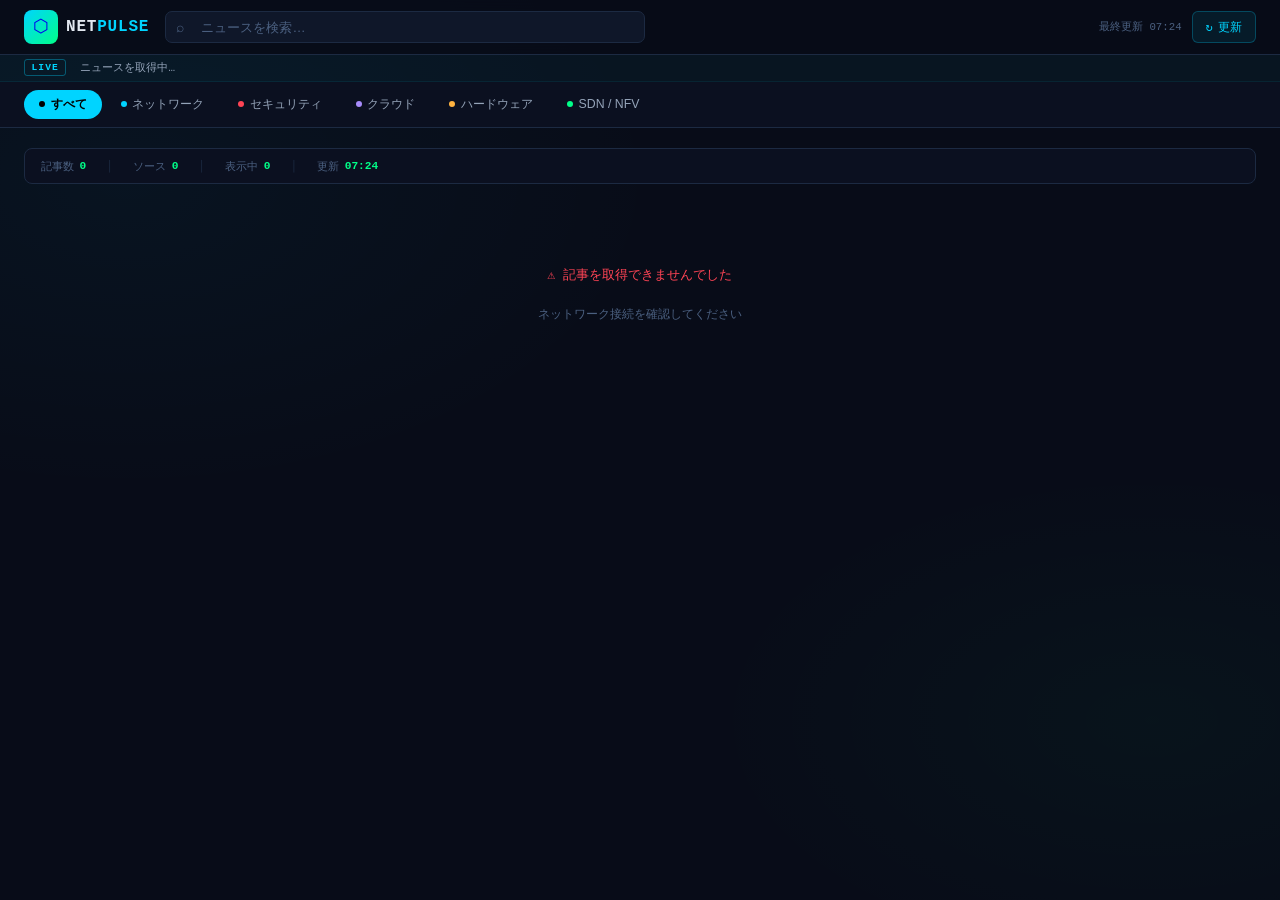
==== commit 9bc33dd7: "Fix: remove broken sources causing blank screen Root causes fixed: - Removed http://bookmark.hatena." ====
--- a/news.html
+++ b/news.html
@@ -365,49 +365,37 @@
 </main>
 
 <script>
-/* ═══════════════════════════════════════════
-   データソース定義 (CORS不要のAPIのみ使用)
-   1. Hacker News Algolia API  - 直接アクセス可
-   2. Reddit JSON API          - 直接アクセス可
-   3. Dev.to API               - 直接アクセス可
-═══════════════════════════════════════════ */
-
+/* ─────────────────────────────────────────
+   ソース設定
+   CORS対応・HTTPS確定のAPIのみ使用
+───────────────────────────────────────── */
 const HN_SEARCHES = [
-  { q:'BGP OSPF routing switching VLAN firewall',      cat:'networking' },
-  { q:'network security vulnerability CVE exploit',    cat:'security'   },
-  { q:'AWS Azure GCP kubernetes cloud infrastructure', cat:'cloud'      },
-  { q:'SDN NFV SD-WAN network virtualization',         cat:'sdn'        },
-  { q:'Cisco Juniper Arista network hardware',         cat:'hardware'   },
+  { q:'BGP OSPF routing switching VLAN VPN firewall', cat:'networking' },
+  { q:'network security vulnerability CVE exploit',   cat:'security'   },
+  { q:'AWS Azure GCP kubernetes cloud',               cat:'cloud'      },
+  { q:'SDN NFV SD-WAN network virtualization',        cat:'sdn'        },
+  { q:'Cisco Juniper Arista hardware chip',           cat:'hardware'   },
 ];
 
-const REDDIT_SUBS = [
-  { sub:'networking',    cat:'networking' },
-  { sub:'netsec',        cat:'security'   },
-  { sub:'sysadmin',      cat:'networking' },
-  { sub:'aws',           cat:'cloud'      },
-  { sub:'devops',        cat:'cloud'      },
-  { sub:'kubernetes',    cat:'cloud'      },
+const DEVTO_TAGS = [
+  { tag:'networking', cat:'networking' },
+  { tag:'security',   cat:'security'   },
+  { tag:'cloud',      cat:'cloud'      },
+  { tag:'devops',     cat:'cloud'      },
 ];
 
-const DEVTO_TAGS = [
-  { tag:'networking',  cat:'networking' },
-  { tag:'security',    cat:'security'   },
-  { tag:'cloud',       cat:'cloud'      },
-  { tag:'devops',      cat:'cloud'      },
+const QIITA_QUERIES = [
+  { query:'BGP OSPF routing network',      cat:'networking' },
+  { query:'セキュリティ vulnerability',    cat:'security'   },
+  { query:'AWS kubernetes クラウド',       cat:'cloud'      },
+  { query:'SDN NFV ネットワーク仮想化',   cat:'sdn'        },
 ];
 
-const JA_SOURCES = [
-  { type:'qiita', query:'network OR networking',          cat:'networking', lang:'ja' },
-  { type:'qiita', query:'security OR vulnerability',      cat:'security',   lang:'ja' },
-  { type:'qiita', query:'cloud OR AWS OR kubernetes',     cat:'cloud',      lang:'ja' },
-  { type:'hatena', cat:'general', lang:'ja' },
-];
-
 const KW = {
-  networking: ['network','routing','switching','bgp','ospf','vlan','wan','lan','ethernet','tcp','udp','subnet','cisco','juniper','arista','mpls','vpn','nat','dns','dhcp','firewall'],
-  security:   ['security','vulnerability','exploit','malware','ransomware','breach','hack','phishing','ddos','zero-day','cve','patch','threat','attack'],
-  cloud:      ['cloud','aws','azure','gcp','kubernetes','k8s','docker','container','serverless','devops'],
-  hardware:   ['hardware','chip','silicon','asic','fpga','processor'],
+  networking: ['network','routing','switching','bgp','ospf','vlan','wan','lan','ethernet','tcp','udp','subnet','cisco','juniper','arista','mpls','vpn','nat','dns','dhcp','firewall','ネットワーク','ルーティング'],
+  security:   ['security','vulnerability','exploit','malware','ransomware','breach','hack','phishing','ddos','zero-day','cve','patch','threat','attack','セキュリティ','脆弱性'],
+  cloud:      ['cloud','aws','azure','gcp','kubernetes','k8s','docker','container','serverless','devops','クラウド'],
+  hardware:   ['hardware','chip','silicon','asic','fpga','processor','ハードウェア'],
   sdn:        ['sdn','nfv','openflow','sd-wan','nsx','network function','virtualization','overlay'],
 };
 
@@ -418,10 +406,11 @@
 let activeCat = 'all';
 let query     = '';
 let bookmarks = new Set(JSON.parse(localStorage.getItem('np_bm') || '[]'));
+const tlCache = new Map();
 
 /* ── Helpers ── */
 function classify(title, desc, fallback) {
-  const txt = (title + ' ' + desc).toLowerCase();
+  const txt = (title + ' ' + (desc || '')).toLowerCase();
   for (const [cat, kws] of Object.entries(KW)) {
     if (kws.some(k => txt.includes(k))) return cat;
   }
@@ -429,7 +418,9 @@
 }
 
 function ago(d) {
+  if (!d) return '日時不明';
   const s = (Date.now() - new Date(d)) / 1000;
+  if (isNaN(s) || s < 0) return '日時不明';
   if (s < 60)     return 'たった今';
   if (s < 3600)   return `${Math.floor(s/60)}分前`;
   if (s < 86400)  return `${Math.floor(s/3600)}時間前`;
@@ -439,149 +430,92 @@
 
 function strip(html) {
   const d = document.createElement('div');
-  d.innerHTML = html;
+  d.innerHTML = html || '';
   return (d.textContent || '').replace(/\s+/g, ' ').trim();
 }
 
-/* ═══════════════════════════════════════════
-   FETCH - Hacker News (Algolia API)
-═══════════════════════════════════════════ */
+/* ── fetch with timeout ── */
+async function fetchWithTimeout(url, opts = {}, ms = 10000) {
+  const ctrl = new AbortController();
+  const id = setTimeout(() => ctrl.abort(), ms);
+  try {
+    const r = await fetch(url, { ...opts, signal: ctrl.signal });
+    return r;
+  } finally {
+    clearTimeout(id);
+  }
+}
+
+/* ─────────────────────────────────────────
+   FETCH - Hacker News (Algolia Search API)
+───────────────────────────────────────── */
 async function fetchHN({ q, cat }) {
   const url = `https://hn.algolia.com/api/v1/search?query=${encodeURIComponent(q)}&tags=story&hitsPerPage=15`;
-  const r = await fetch(url);
-  if (!r.ok) throw new Error(`HN HTTP ${r.status}`);
+  const r = await fetchWithTimeout(url);
+  if (!r.ok) throw new Error(`HN ${r.status}`);
   const d = await r.json();
-  return (d.hits || [])
-    .filter(h => h.url && h.title)
-    .map(h => ({
-      title: h.title,
-      link:  h.url,
-      desc:  '',
-      date:  h.created_at,
-      src:   'Hacker News',
-      cat:   classify(h.title, '', cat),
-      score: h.points || 0,
-      lang:  'en',
-    }));
-}
-
-/* ═══════════════════════════════════════════
-   FETCH - Reddit
-═══════════════════════════════════════════ */
-async function fetchReddit({ sub, cat }) {
-  const url = `https://www.reddit.com/r/${sub}/top.json?limit=20&t=day`;
-  const r = await fetch(url, { headers: { 'Accept': 'application/json' } });
-  if (!r.ok) throw new Error(`Reddit HTTP ${r.status}`);
-  const d = await r.json();
-  return (d.data?.children || [])
-    .map(c => c.data)
-    .filter(p => p.title && (p.url || p.permalink))
-    .map(p => ({
-      title: p.title,
-      link:  p.url?.startsWith('http') ? p.url : `https://reddit.com${p.permalink}`,
-      desc:  p.selftext || '',
-      date:  new Date(p.created_utc * 1000).toISOString(),
-      src:   `r/${sub}`,
-      cat:   classify(p.title, p.selftext || '', cat),
-      score: p.score || 0,
-      lang:  'en',
-    }));
-}
-
-/* ═══════════════════════════════════════════
+  return (d.hits || []).filter(h => h.url && h.title).map(h => ({
+    title: h.title, link: h.url, desc: '',
+    date: h.created_at, src: 'Hacker News',
+    cat: classify(h.title, '', cat), lang: 'en',
+  }));
+}
+
+/* ─────────────────────────────────────────
    FETCH - Dev.to
-═══════════════════════════════════════════ */
+───────────────────────────────────────── */
 async function fetchDevTo({ tag, cat }) {
   const url = `https://dev.to/api/articles?tag=${tag}&per_page=15&top=7`;
-  const r = await fetch(url, { headers: { 'Accept': 'application/json' } });
-  if (!r.ok) throw new Error(`Dev.to HTTP ${r.status}`);
+  const r = await fetchWithTimeout(url);
+  if (!r.ok) throw new Error(`Dev.to ${r.status}`);
   const d = await r.json();
-  return d
-    .filter(a => a.title && a.url)
-    .map(a => ({
-      title: a.title,
-      link:  a.url,
-      desc:  a.description || '',
-      date:  a.published_at,
-      src:   'Dev.to',
-      cat:   classify(a.title, a.description || '', cat),
-      score: a.public_reactions_count || 0,
-      lang:  'en',
-    }));
-}
-
-/* ═══════════════════════════════════════════
+  return d.filter(a => a.title && a.url).map(a => ({
+    title: a.title, link: a.url, desc: a.description || '',
+    date: a.published_at, src: 'Dev.to',
+    cat: classify(a.title, a.description || '', cat), lang: 'en',
+  }));
+}
+
+/* ─────────────────────────────────────────
    FETCH - Qiita (日本語)
-═══════════════════════════════════════════ */
+───────────────────────────────────────── */
 async function fetchQiita({ query, cat }) {
-  const url = `https://qiita.com/api/v2/items?query=${encodeURIComponent(query)}&per_page=20&sort=likes`;
-  const r = await fetch(url, { headers: { 'Accept': 'application/json' } });
-  if (!r.ok) throw new Error(`Qiita HTTP ${r.status}`);
+  const url = `https://qiita.com/api/v2/items?query=${encodeURIComponent(query)}&per_page=15`;
+  const r = await fetchWithTimeout(url);
+  if (!r.ok) throw new Error(`Qiita ${r.status}`);
   const d = await r.json();
-  return d
-    .filter(a => a.title && a.url)
-    .map(a => ({
-      title: a.title,
-      link:  a.url,
-      desc:  a.body?.slice(0, 200) || '',
-      date:  a.created_at,
-      src:   'Qiita',
-      cat:   classify(a.title, a.body || '', cat),
-      score: a.likes_count || 0,
-      lang:  'ja',
-    }));
-}
-
-/* ═══════════════════════════════════════════
-   FETCH - はてなブックマーク (日本語)
-═══════════════════════════════════════════ */
-async function fetchHatena() {
-  const url = `http://bookmark.hatena.ne.jp/api/hotentries.json?category=tech&sort=count`;
-  const r = await fetch(url);
-  if (!r.ok) throw new Error(`Hatena HTTP ${r.status}`);
-  const d = await r.json();
-  return (d.hotentries || [])
-    .filter(e => e.title && e.url)
-    .slice(0, 15)
-    .map(e => ({
-      title: e.title,
-      link:  e.url,
-      desc:  e.description || '',
-      date:  new Date(e.timestamp).toISOString(),
-      src:   'はてなブックマーク',
-      cat:   classify(e.title, e.description || '', 'general'),
-      score: e.count || 0,
-      lang:  'ja',
-    }));
-}
-
-/* ═══════════════════════════════════════════
+  if (!Array.isArray(d)) throw new Error('Qiita: invalid response');
+  return d.filter(a => a.title && a.url).map(a => ({
+    title: a.title, link: a.url, desc: strip(a.rendered_body || '').slice(0, 150),
+    date: a.created_at, src: 'Qiita',
+    cat: classify(a.title, a.body || '', cat), lang: 'ja',
+  }));
+}
+
+/* ─────────────────────────────────────────
    LOAD ALL
-═══════════════════════════════════════════ */
+───────────────────────────────────────── */
 async function loadAll() {
   const grid = document.getElementById('grid');
   const btn  = document.getElementById('refreshBtn');
   btn.classList.add('spinning');
 
-  const total = HN_SEARCHES.length + REDDIT_SUBS.length + DEVTO_TAGS.length + JA_SOURCES.length;
+  const total = HN_SEARCHES.length + DEVTO_TAGS.length + QIITA_QUERIES.length;
   grid.innerHTML = `<div class="state-box"><div class="spinner"></div><div class="state-msg">ニュースを取得中… (${total} ソース)</div></div>`;
   articles = [];
 
-  const tasks = [
-    ...HN_SEARCHES.map(s => fetchHN(s)),
-    ...REDDIT_SUBS.map(s => fetchReddit(s)),
-    ...DEVTO_TAGS.map(s => fetchDevTo(s)),
-    ...JA_SOURCES.map(s => s.type === 'qiita' ? fetchQiita(s) : fetchHatena()),
-  ];
-
-  const results = await Promise.allSettled(tasks);
+  const results = await Promise.allSettled([
+    ...HN_SEARCHES.map(fetchHN),
+    ...DEVTO_TAGS.map(fetchDevTo),
+    ...QIITA_QUERIES.map(fetchQiita),
+  ]);
+
   const seen = new Set();
   let ok = 0;
-
   for (const r of results) {
-    if (r.status === 'fulfilled' && r.value.length > 0) {
+    if (r.status === 'fulfilled' && r.value?.length > 0) {
       for (const a of r.value) {
-        if (!seen.has(a.link)) { seen.add(a.link); articles.push(a); }
+        if (a.link && !seen.has(a.link)) { seen.add(a.link); articles.push(a); }
       }
       ok++;
     }
@@ -590,12 +524,11 @@
   articles.sort((a, b) => new Date(b.date) - new Date(a.date));
 
   const now = new Date();
-  const ts = `${String(now.getHours()).padStart(2,'0')}:${String(now.getMinutes()).padStart(2,'0')}`;
-  document.getElementById('st-total').textContent  = articles.length;
-  document.getElementById('st-src').textContent    = ok;
-  document.getElementById('st-time').textContent   = ts;
+  const ts  = `${String(now.getHours()).padStart(2,'0')}:${String(now.getMinutes()).padStart(2,'0')}`;
+  document.getElementById('st-total').textContent = articles.length;
+  document.getElementById('st-src').textContent   = ok;
+  document.getElementById('st-time').textContent  = ts;
   document.getElementById('lastUpdated').textContent = `最終更新 ${ts}`;
-
   btn.classList.remove('spinning');
 
   if (!articles.length) {
@@ -610,36 +543,13 @@
 /* ── Ticker ── */
 function buildTicker() {
   const items = articles.slice(0, 20);
-  const html = [...items, ...items].map(a =>
+  const html  = [...items, ...items].map(a =>
     `<span class="ticker-item"><a href="${a.link}" target="_blank" rel="noopener">${a.title}</a></span>`
   ).join('');
   document.getElementById('tickerTape').innerHTML = html;
 }
 
-/* ═══════════════════════════════════════════
-   翻訳
-═══════════════════════════════════════════ */
-const translationCache = new Map();
-
-async function translate(text) {
-  if (translationCache.has(text)) return translationCache.get(text);
-
-  try {
-    const url = `https://api.mymemory.translated.net/get?q=${encodeURIComponent(text.slice(0, 500))}&langpair=en|ja`;
-    const r = await fetch(url);
-    const d = await r.json();
-    if (d.responseStatus === 200) {
-      const result = d.responseData.translatedText;
-      translationCache.set(text, result);
-      return result;
-    }
-    throw new Error('Translation failed');
-  } catch (e) {
-    return null;
-  }
-}
-
-/* ── Render ── */
+/* ── Filter / Render ── */
 function filtered() {
   return articles.filter(a => {
     const matchCat = activeCat === 'all' || a.cat === activeCat;
@@ -658,39 +568,117 @@
     return;
   }
 
-  grid.innerHTML = list.map(cardHTML).join('');
+  grid.innerHTML = list.map((a, i) => cardHTML(a, i)).join('');
+
+  /* カードクリック → 記事を開く */
   grid.querySelectorAll('.card').forEach((el, i) => {
     el.addEventListener('click', () => window.open(list[i].link, '_blank', 'noopener'));
   });
-}
-
-function cardHTML(a) {
-  const bm    = bookmarks.has(a.link);
-  const excpt = strip(a.desc).slice(0, 110);
-  const safe  = a.link.replace(/"/g, '&quot;');
-  const langTag = a.lang === 'ja' ? '🇯🇵' : '🇬🇧';
-  const transBtn = a.lang === 'en' ? `<button class="trans-btn" onclick="event.stopPropagation();showTranslation('${safe.replace(/'/g, '\\'')}')" title="翻訳">📖</button>` : '';
+
+  /* 翻訳ボタン（data-idx 経由でURLエスケープ問題を回避） */
+  grid.querySelectorAll('.trans-btn').forEach(btn => {
+    btn.addEventListener('click', e => {
+      e.stopPropagation();
+      showTranslation(list[parseInt(btn.dataset.idx)]);
+    });
+  });
+}
+
+function cardHTML(a, idx) {
+  const bm     = bookmarks.has(a.link);
+  const excpt  = a.desc ? strip(a.desc).slice(0, 110) : '';
+  const flag   = a.lang === 'ja' ? '🇯🇵' : '🇬🇧';
+  const trans  = a.lang === 'en' ? `<button class="trans-btn" data-idx="${idx}" title="日本語に翻訳">📖</button>` : '';
+  const safeHref = a.link.replace(/"/g, '&quot;');
 
   return `
 <div class="card c-${a.cat}">
   <div class="cmeta">
     <span class="source-tag"><span class="sdot"></span>${a.src}</span>
     <span class="cat-tag t-${a.cat}">${CAT_LABEL[a.cat] || a.cat}</span>
-    <span class="lang-flag">${langTag}</span>
+    <span class="lang-flag">${flag}</span>
     <span class="tago">${ago(a.date)}</span>
   </div>
   <div class="ctitle">${a.title}</div>
   ${excpt ? `<div class="cexcerpt">${excpt}…</div>` : ''}
   <div class="cfooter">
-    <a class="read-btn" href="${safe}" target="_blank" rel="noopener" onclick="event.stopPropagation()">記事を読む →</a>
-    <div style="display:flex;gap:.3rem">
-      ${transBtn}
+    <a class="read-btn" href="${safeHref}" target="_blank" rel="noopener" onclick="event.stopPropagation()">記事を読む →</a>
+    <div style="display:flex;gap:.3rem;align-items:center">
+      ${trans}
       <button class="bmark-btn ${bm?'on':''}" title="${bm?'ブックマーク解除':'ブックマーク'}"
-        onclick="event.stopPropagation();toggleBM('${safe}',this)">${bm?'★':'☆'}</button>
+        onclick="event.stopPropagation();toggleBM(this)"
+        data-link="${safeHref}">${bm?'★':'☆'}</button>
     </div>
   </div>
 </div>`;
 }
+
+/* ─────────────────────────────────────────
+   翻訳モーダル
+───────────────────────────────────────── */
+async function translate(text) {
+  if (tlCache.has(text)) return tlCache.get(text);
+  try {
+    const url = `https://api.mymemory.translated.net/get?q=${encodeURIComponent(text.slice(0,500))}&langpair=en|ja`;
+    const r = await fetchWithTimeout(url, {}, 8000);
+    const d = await r.json();
+    if (d.responseStatus === 200) {
+      const t = d.responseData.translatedText;
+      tlCache.set(text, t);
+      return t;
+    }
+  } catch {}
+  return null;
+}
+
+function showTranslation(article) {
+  if (!article) return;
+  let modal = document.getElementById('transModal');
+  if (!modal) {
+    modal = document.createElement('div');
+    modal.id = 'transModal';
+    modal.className = 'modal';
+    modal.addEventListener('click', e => { if (e.target === modal) closeModal(); });
+    document.body.appendChild(modal);
+  }
+
+  modal.innerHTML = `
+    <div class="modal-box">
+      <button class="modal-close" onclick="closeModal()">✕</button>
+      <div class="modal-title">📖 日本語翻訳</div>
+      <div class="modal-text">
+        <div style="margin-bottom:1.25rem">
+          <div style="font-size:.72rem;color:var(--text-muted);margin-bottom:.35rem">原文（英語）</div>
+          <div style="font-weight:600;line-height:1.5">${article.title}</div>
+        </div>
+        <div id="transResult">
+          <div class="modal-loading"><div class="modal-spinner"></div><div>翻訳中…</div></div>
+        </div>
+      </div>
+      <div class="modal-actions">
+        <a href="https://translate.google.com/translate?u=${encodeURIComponent(article.link)}" target="_blank" rel="noopener" class="modal-btn">ページ全体を翻訳</a>
+        <button class="modal-btn" onclick="closeModal()">閉じる</button>
+      </div>
+    </div>`;
+
+  modal.classList.add('show');
+
+  translate(article.title).then(t => {
+    const el = document.getElementById('transResult');
+    if (!el) return;
+    el.innerHTML = t
+      ? `<div style="font-size:.72rem;color:var(--text-muted);margin-bottom:.35rem">日本語訳</div>
+         <div style="font-weight:600;color:var(--green);line-height:1.5">${t}</div>`
+      : `<div style="color:var(--text-muted)">翻訳に失敗しました。「ページ全体を翻訳」をお試しください。</div>`;
+  });
+}
+
+function closeModal() {
+  const m = document.getElementById('transModal');
+  if (m) m.classList.remove('show');
+}
+
+document.addEventListener('keydown', e => { if (e.key === 'Escape') closeModal(); });
 
 /* ── Interactions ── */
 function setCat(cat, btn) {
@@ -700,62 +688,8 @@
   render();
 }
 
-async function showTranslation(link) {
-  const article = articles.find(a => a.link === link);
-  if (!article) return;
-
-  let modal = document.getElementById('transModal');
-  if (!modal) {
-    modal = document.createElement('div');
-    modal.id = 'transModal';
-    modal.className = 'modal';
-    modal.onclick = (e) => e.target === modal && closeModal();
-    document.body.appendChild(modal);
-  }
-
-  const content = modal.querySelector('.modal-box') || (() => {
-    const box = document.createElement('div');
-    box.className = 'modal-box';
-    modal.appendChild(box);
-    return box;
-  })();
-
-  content.innerHTML = `
-    <button class="modal-close" onclick="closeModal()">✕</button>
-    <div class="modal-title">📖 翻訳</div>
-    <div class="modal-text">
-      <div style="margin-bottom:1.5rem">
-        <div style="font-size:.75rem;color:var(--text-muted);margin-bottom:.3rem">原文（英語）</div>
-        <div style="font-weight:600">${article.title}</div>
-      </div>
-      <div id="transResult" class="modal-loading">
-        <div class="modal-spinner"></div>
-        <div>翻訳中…</div>
-      </div>
-    </div>
-    <div class="modal-actions">
-      <a href="https://translate.google.com/translate?u=${encodeURIComponent(article.link)}" target="_blank" class="modal-btn">Google Translate</a>
-      <button class="modal-btn" onclick="closeModal()">閉じる</button>
-    </div>
-  `;
-
-  modal.classList.add('show');
-
-  const translated = await translate(article.title);
-  const resultEl = document.getElementById('transResult');
-  if (translated && translated !== article.title) {
-    resultEl.innerHTML = `<div style="font-size:.75rem;color:var(--text-muted);margin-bottom:.3rem">日本語訳</div><div style="font-weight:600;color:var(--accent-green)">${translated}</div>`;
-  } else {
-    resultEl.innerHTML = '<div style="color:var(--text-muted)">翻訳に失敗しました。Google Translate をお使いください。</div>';
-  }
-}
-
-function closeModal() {
-  const modal = document.getElementById('transModal');
-  if (modal) modal.classList.remove('show');
-}
-
-function toggleBM(link, btn) {
+function toggleBM(btn) {
+  const link = btn.dataset.link;
   if (bookmarks.has(link)) {
     bookmarks.delete(link); btn.classList.remove('on'); btn.textContent = '☆';
   } else {
